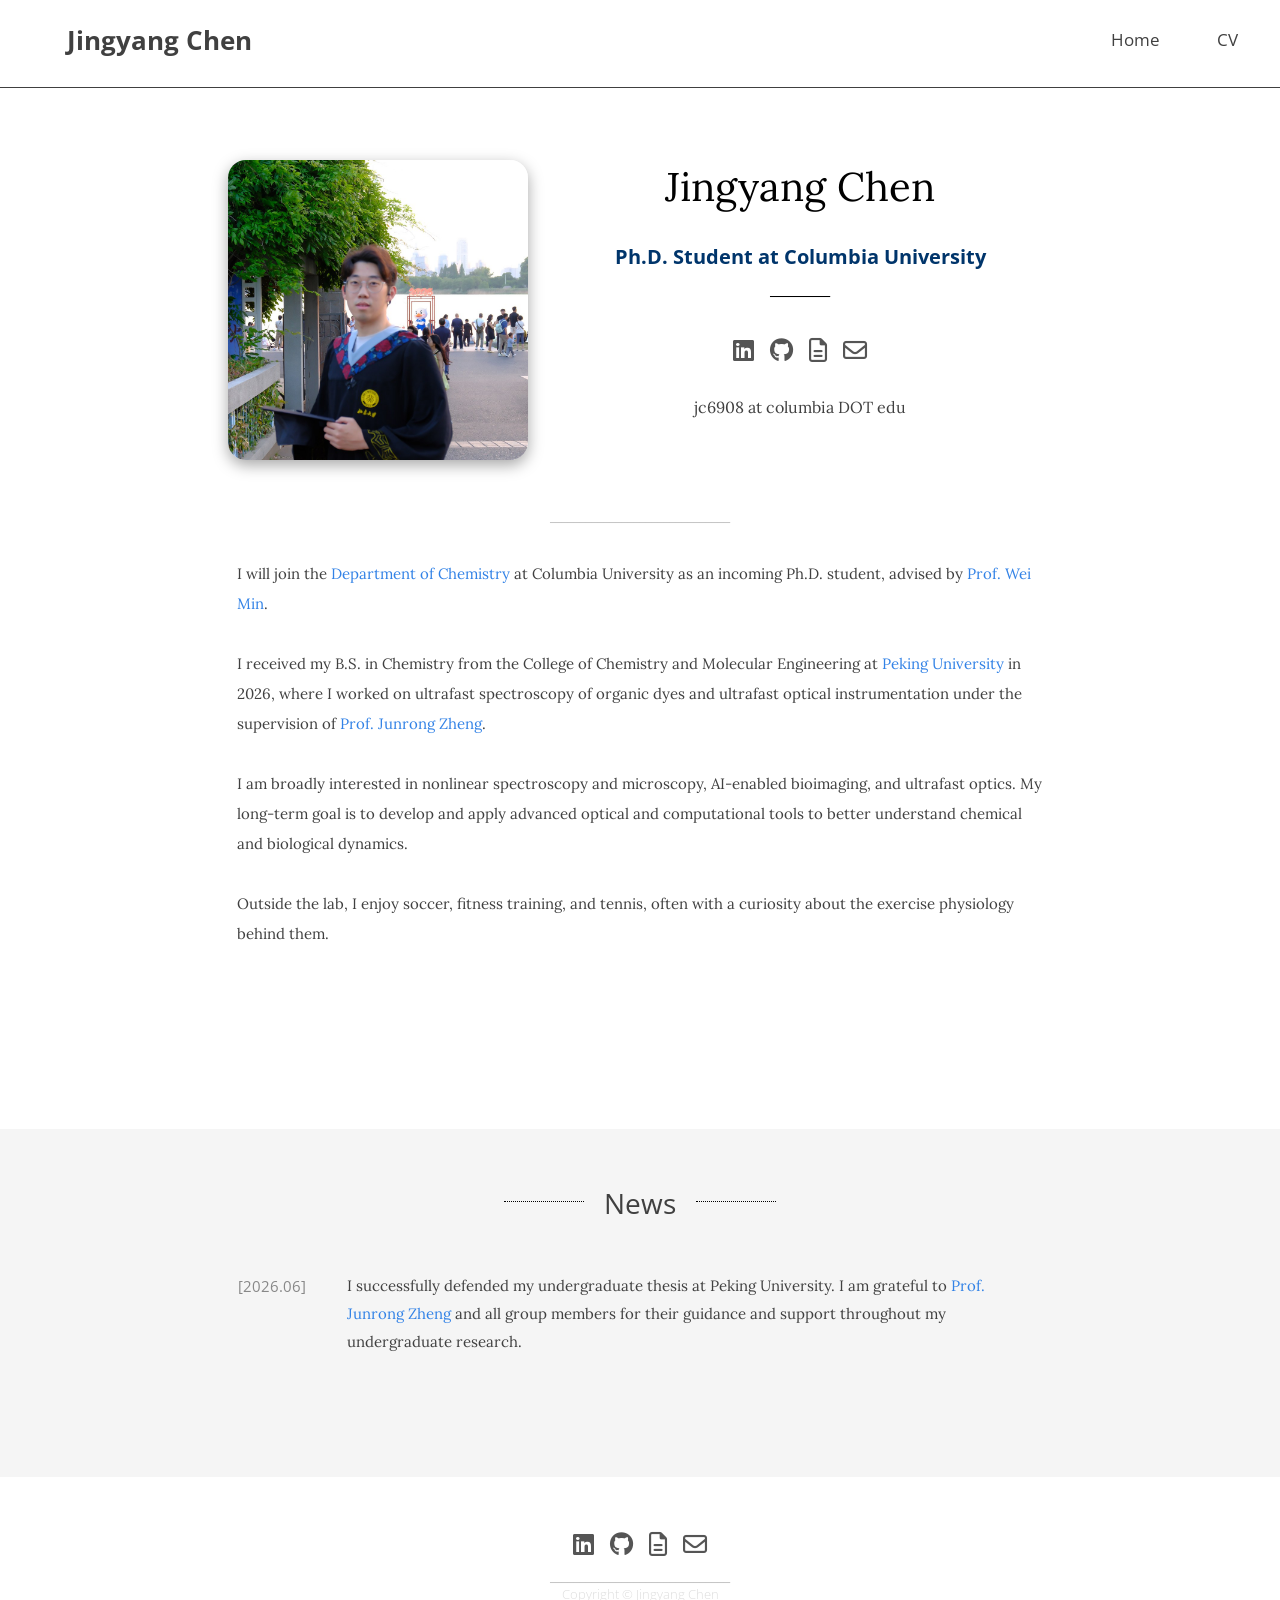
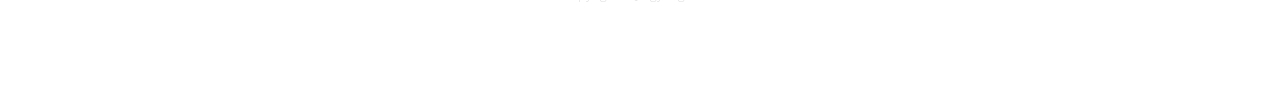
==== index.html @ d917a402 "Initial personal homepage" ====
<!DOCTYPE html>
<html>
<head>
  <!-- metadata -->
  <title>Jingyang Chen</title>
  <meta http-equiv="content-type" content="text/html; charset=utf-8" >
  <meta name="description" content="Jingyang Chen — Ph.D. Student at Columbia University">
  <meta name="viewport" content="width=device-width, initial-scale=1.0">
  <meta name="author" content="Jingyang Chen">

  <!-- Google Fonts -->
  <link rel="preconnect" href="https://fonts.googleapis.com">
  <link rel="preconnect" href="https://fonts.gstatic.com" crossorigin>
  <link href="https://fonts.googleapis.com/css2?family=Lora:ital,wght@0,300;0,400;0,700;1,300;1,400&family=Open+Sans:wght@300;400;600&display=swap" rel="stylesheet">

  <link rel="stylesheet" type="text/css" href="assets/css/main.css">
  <link rel="stylesheet" href="https://cdnjs.cloudflare.com/ajax/libs/font-awesome/6.5.0/css/all.min.css">
</head>

<body>

  <article>
    <header>
      <div class="navMenu" id="mynavMenu">
        <a href="index.html" class="fixleft" title="home" style="font-size:26px;"><b>Jingyang Chen</b></a>
        <a href="Jingyang_Chen_CV.pdf">CV</a>
        <a href="index.html">Home</a>
        <a href="javascript:void(0);" class="icon" onclick="barsIcon()" title="menu">
          <i class="fa-solid fa-bars"></i>
        </a>
      </div>
    </header>

    <div class="section-title text-center">
      <div class="column-center">
        <div class="header-column1 text-center">
          <div class="image_carousel">
            <img id="profile-pic" src="" alt="Jingyang Chen" width="300" height="300" class="rounded-corners" style="object-fit: cover; object-position: center;">
            <script>
              (function(){
                var p = ['images/profile/jingyang_profile_01.jpg'];
                document.getElementById('profile-pic').src = p[Math.floor(Math.random() * p.length)];
              })();
            </script>
          </div>
        </div>
        <div class="header-column2">
          <br>
          <div class="header-name text-center">Jingyang Chen</div>
        </div>
      </div>
      <div class="row">
        <div class="column-center">
          <div class="header-column2">
            <div class="header-bio text-center">
              <br>
              <h5 style="color:#00356b"><b>Ph.D. Student at Columbia University</b></h5>
              <h1 class="tags"> __________ </h1>
              <br>
            </div>
            <div class="social-links" id="social-center">
              <a href="https://www.linkedin.com/in/jingyang-chen-965132405/" class="fa-icon-link" title="LinkedIn"><i class="fa-brands fa-linkedin"></i></a>
              <a href="https://github.com/jingyang2021" class="fa-icon-link" title="GitHub"><i class="fa-brands fa-github"></i></a>
              <a href="Jingyang_Chen_CV.pdf" class="fa-icon-link" title="Curriculum Vitae"><i class="fa-regular fa-file-lines"></i></a>
              <a href="mailto:jc6908@columbia.edu" class="fa-icon-link" title="Email"><i class="fa-regular fa-envelope"></i></a>
            </div>
            <br><br>
            <p>jc6908 at columbia DOT edu</p>
          </div>
        </div>
      </div>

      <div class="hline text-center" id="overview">
        <h3 class="faded"> <font color=#c6c6c6>______________________________</font> </h3>
      </div>

      <div class="header-intro">
        <div class="slide-module"><div class="block-text">
          <br>
          <p>I will join the <a href="https://www.chem.columbia.edu/">Department of Chemistry</a> at Columbia University as an incoming Ph.D. student, advised by <a href="https://www.chem.columbia.edu/content/wei-min">Prof. Wei Min</a>.</p>
          <br>
          <p>I received my B.S. in Chemistry from the College of Chemistry and Molecular Engineering at <a href="https://english.pku.edu.cn/">Peking University</a> in 2026, where I worked on ultrafast spectroscopy of organic dyes and ultrafast optical instrumentation under the supervision of <a href="https://www.chem.pku.edu.cn/zhenggroup/">Prof. Junrong Zheng</a>.</p>
          <br>
          <p>I am broadly interested in nonlinear spectroscopy and microscopy, AI-enabled bioimaging, and ultrafast optics. My long-term goal is to develop and apply advanced optical and computational tools to better understand chemical and biological dynamics.</p>
          <br>
          <p>Outside the lab, I enjoy soccer, fitness training, and tennis, often with a curiosity about the exercise physiology behind them.</p>
          <br>
        </div></div>
      </div>
    </div>

    <div class="section-two">
      <div class="slide-module text-center"><div class="secTitle">News</div></div>
      <div class="header-intro"><div class="slide-module"><div class="block-text">
        <br>
        <table style="width:100%; border-collapse:collapse; font-size:15px; line-height:28px;">
          <tr>
            <td style="white-space:nowrap; padding-right:40px; color:#888; font-family:'Open Sans',sans-serif; vertical-align:top;">[2026.06]</td>
            <td>I successfully defended my undergraduate thesis at Peking University. I am grateful to <a href="https://www.chem.pku.edu.cn/zhenggroup/">Prof. Junrong Zheng</a> and all group members for their guidance and support throughout my undergraduate research.</td>
          </tr>
        </table>
        <br>
      </div></div></div>
    </div>

    <div class="section-footer">
      <div class="social-links" id="social-center">
        <a href="https://www.linkedin.com/in/jingyang-chen-965132405/" class="fa-icon-link" title="LinkedIn"><i class="fa-brands fa-linkedin"></i></a>
        <a href="https://github.com/jingyang2021" class="fa-icon-link" title="GitHub"><i class="fa-brands fa-github"></i></a>
        <a href="Jingyang_Chen_CV.pdf" class="fa-icon-link" title="Curriculum Vitae"><i class="fa-regular fa-file-lines"></i></a>
        <a href="mailto:jc6908@columbia.edu" class="fa-icon-link" title="Email"><i class="fa-regular fa-envelope"></i></a>
      </div>
      <div class="hline text-center">
        <h4 class="faded"> <font color=#c6c6c6>______________________________</font> </h4>
      </div>
      <div class="copyright_text text-center">
        Copyright &copy; Jingyang Chen
      </div>
    </div>

    <a class="gotop" href="#" id="myGotop"></a>

  </article>

  <script type="text/javascript" src="assets/js/jquery.js"></script>
  <script type="text/javascript">
  (function($) {
      $(document).ready(function(){
          $('#mynavMenu').fadeIn(0);
          $(window).scroll(function(){
              if ($(this).scrollTop() > 0) {
                  $('#mynavMenu').fadeOut(300);
              } else {
                  $('#mynavMenu').fadeIn(300);
              }
          });
          $('#myGotop').fadeOut(100);
          $(window).scroll(function(){
              if ($(this).scrollTop() > 100) {
                  $('#myGotop').fadeIn(300);
              } else {
                  $('#myGotop').fadeOut(300);
              }
          });
      });
      $.fn.viewed = function(partial) {
        var upper = $(this).offset().top,
            lower = upper + $(this).height(),
            viewUpper = partial === true ? lower : upper,
            viewLower = partial === true ? upper : lower;
        return ((viewLower <= $(window).scrollTop() + $(window).height()) && (viewUpper >= $(window).scrollTop()));
      };
  })(jQuery);
  </script>
  <script>
  function barsIcon() {
    var nav = document.getElementById("mynavMenu");
    if (nav.className === "navMenu") {
      nav.className += " responsive";
    } else {
      nav.className = "navMenu";
    }
  }
  </script>
  <script type="text/javascript">
  $(".slide-module").each(function(i, s) {
    if ($(s).viewed(true)) {
      $(s).addClass("viewed");
    }
  });
  $(window).scroll(function(event) {
    $(".slide-module").each(function(i, s) {
      if ($(s).viewed(true)) {
        $(s).addClass("slide");
      }
    });
  });
  </script>

</body>
</html>
---- assets/css/main.css ----
html {
    height: 100%;
    scroll-behavior: smooth;
  }
  
  * {
      -moz-box-sizing: border-box;
  }
  
  body {
    /*background-color: #ededed;*/
    height: 100%;
    color: #404040;
    margin: 0;
    /*font-family:"Helvetica Neue",Helvetica,Arial,sans-serif;*/
    font-family: "Lora",Georgia,serif;
    font-size:16px;
    line-height:1em;
  }
  
  
  #menu {
  /*  position:fixed;
    top: 50px;
    bottom: 50px;
    width:100%;
    height:75px;
    font-family: "Lora",Georgia,serif;
    font-size:40px;
    line-height:42px;
    color:#000;
    margin-left: 45px;
    margin-right: 45px;
    z-index:9999;
    display: none;*/
      position:fixed;
      top:0px;
      width:100%;
      /*height:75px;*/
      /*background-color:#2f3036; #DDDDDD;*/
      color: #FFFFFF;
      z-index:9999;
      display: none;
  }
  
  #menu ul {
      list-style-type:none;
      margin:0;
      padding:0;
      position: absolute;
  }
  
  /*Create a horizontal list with spacing*/
  #menu li {
      display:inline-block;
      float: left;
      margin-right: 1px;
  }
  
  
  
  h1,.h1{font-family:"Open Sans","Helvetica Neue",Helvetica,Arial,sans-serif;font-weight:normal;line-height:1.1;color:#000}
  
  h2 {font-family: "leitura-news",Georgia,serif}
  h2 {font-size:45px;font-weight:700;line-height:48px}
  
  h3,h4,h5,h6,.h3,.h4,.h5,.h6{font-family:"Open Sans","Helvetica Neue",Helvetica,Arial,sans-serif;font-weight:normal;color:#333;margin:0;}h1 small,h2 small,h3 small,h4 small,h5 small,h6 small,.h1 small,.h2 small,.h3 small,.h4 small,.h5 small,.h6 small{font-weight:normal;line-height:1}
  h1,.h1{font-size:45px;font-weight:700;line-height:48px}
  /*h2,.h2{font-size:36px;line-height:42px}*/
  h3,.h3{font-size:28px;line-height:36px}
  h4,.h4{font-size:24px;line-height:25px}
  h5,.h5{font-size:20px;line-height:24px}
  h6,.h6{font-size:16px;line-height:16px}
  
  p {
    font-family: "Lora",Georgia,serif;
    font-weight: 300;
    margin:0;
    /*line-height:1em;*/
  }
  
  a{
    color:#3282e6;
    /*color:#404040;*/
    text-decoration: none;
  }
  a:hover {
    text-decoration: none;
    color:#00356b;
  }
  a:focus{
    color:#165db5;
    text-decoration:underline;
  }
  
  strong {
    font-weight: bold;
  }
  em {
    font-style: italic;
  }
  sup {
    line-height: 0;
  }
  
  mark {
    /*font-family:"Open Sans","Helvetica Neue",Helvetica,Arial,sans-serif;*/
    color:#3282e6
    /*text-transform: uppercase;*/
  }
  
  span {
      display: inline-block;
      position: relative;
      padding: 0 20px;
  }
  span:before, span:after {
      content: '';
      display: block;
      width: 80px;
      position: absolute;
      top: 0.58em;
      border-top: 1px dotted black;
  }
  span:before {
      right: 100%;
  }
  span:after {
      left: 100%;
  }
  
  .block-text {
    color: #404040;
    font-family: "Lora",Georgia,serif;
    font-size: 15px;
    line-height:30px;
    /*padding: 12px 12px;*/
    position: relative;
    width: 70%;
    margin-left: 15%;
    margin-right: 15%;
    /*text-align: center;*/
  }
  
  .boxed {
  
  }
  
  .boxed a {
    border-radius: 50px;
    border: 1px solid #000000;
    padding: 15px; 
    color:#000000;
  }
  
  .boxed a:hover {
    text-decoration: none;
    color:#ffffff;
    background-color:#00356b;
  }
  
  .navMenu {
    overflow: hidden;
    background-color: rgba(255,255,255,0.5);
    position:fixed;
    width:100%;
    /*height:75px;*/
    /*background-color:#2f3036; #DDDDDD;*/
    color: #404040;
    z-index:9999;
    /*opacity: 0.5;*/
    font-family:"Open Sans","Helvetica Neue",Helvetica,Arial,sans-serif;
    border-style: hidden hidden solid hidden;
    border-width: thin;
  }
  
  .navMenu a {
    margin-right: 2%;
    margin-top: 18px;
    margin-bottom: 25px;
    float: right;
    display: block;
    color: #404040;
    text-align: center;
    padding: 14px 16px;
    text-decoration: none;
    font-size: 17px;
  }
  
  .navMenu a:hover {
    /*background-color: #ddd;*/
    /*color: black;*/
    text-decoration: none;
    color:#00356b;
  }
  
  .navMenu a.fixleft {
    margin-left: 4%;
    margin-top: 18px;
    margin-bottom: 15px;
    float: left;
    /*background-color: rgba(255,255,255,0.5);*/
    /*color: #404040;*/
    font-size: 40px;
  }
  
  .navMenu .icon {
    display: none;
  }
  
  @media screen and (max-width: 1000px) {
    .navMenu a:not(:first-child) {display: none;}
    .navMenu a.icon {
      float: right;
      display: block;
    }
  }
  
  @media screen and (max-width: 1000px) {
    .navMenu.responsive {position: relative;}
    .navMenu.responsive .icon {
      position: absolute;
      right: 0;
      top: 0;
    }
    .navMenu.responsive a {
      float: none;
      display: block;
      text-align: left;
      margin-left: 45px;
    }
  }
  
  .secTitle {
      font-family:"Open Sans","Helvetica Neue",Helvetica,Arial,sans-serif;font-weight:normal;line-height:1.1;
      font-size:28px;
      line-height:36px;
      display: inline-block;
      position: relative;
      padding: 0px 20px 20px 20px;
  }
  .secTitle:before, .secTitle:after {
      content: '';
      display: block;
      width: 80px;
      position: absolute;
      top: 0.58em;
      border-top: 1px dotted black;
  }
  .secTitle:before {
      right: 100%;
  }
  .secTitle:after {
      left: 100%;
  }
  
  .secTitle a {
    text-decoration: none;
    color: #404040;
  }
  
  .secTitle a:hover {
    /*background-color: #ddd;*/
    /*color: black;*/
    text-decoration: none;
    color:#00356b;
  }
  
  .slide-module {
    position: relative;
  }
  
  .slide {
    transform: translateY(150px);
    animation: slide 0.6s ease forwards;
  }
  .slide:nth-child(odd) {
    animation-duration: 0.4s;
  }
  .viewed {
    transform: translateY(0);
    animation: none;
  }
  
  @keyframes slide {
    to { transform: translateY(0); }
  }
  
  
  .carousel-container {
    max-width: 80%;
    position: relative;
    margin-left: 10%;
    margin-right: 10%;
  }
  
  /* Hide the contents by default */
  .mySlides {
    display: none;
  }
  
  /* Next & previous buttons */
  .prev, .next {
    cursor: pointer;
    position: absolute;
    top: 50%;
    width: auto;
    margin-top: -22px;
    padding: 16px;
    color: #404040;
    font-weight: bold;
    font-size: 18px;
    transition: 0.6s ease;
    border-radius: 0 3px 3px 0;
    user-select: none;
  }
  
  /* Position the "next button" to the right */
  .next {
    right: 0;
    border-radius: 3px 0 0 3px;
  }
  
  /* On hover, add a black background color with a little bit see-through */
  .prev:hover, .next:hover {
    /*background-color: rgba(0,0,0,0.8);*/
  }
  
  .carousel-title {
    color: #404040;
    font-family: "Lora",Georgia,serif;
    font-size: 26px;
    padding: 12px 12px;
    /*position: absolute;*/
    position: relative;
    /*top: 8px;*/
    width: 80%;
    margin-left: 10%;
    margin-right: 10%;
    text-align: left;
  }
  
  .carousel-subtitle {
    color: #cccccc;
    font-family: "Open Sans","Helvetica Neue",Helvetica,Arial,sans-serif;
    font-size: 16px;
    font-weight: 700;
    padding: 0px 0px 0px 12px;
    /*position: absolute;*/
    position: relative;
    /*top: 8px;*/
    width: 80%;
    margin-left: 10%;
    margin-right: 10%;
    text-align: left;
  }
  
  .carousel-text {
    color: #404040;
    font-family: "Lora",Georgia,serif;
    font-size: 15px;
    padding: 12px 12px;
    /*position: absolute;*/
    position: relative;
    /*bottom: 8px;*/
    width: 80%;
    margin-left: 10%;
    margin-right: 10%;
    text-align: left;
  }
  
  /* The dots/bullets/indicators */
  .dot {
    cursor: pointer;
    height: 10px;
    width: 10px;
    margin: 2px 2px;
    background-color: #bbb;
    border-radius: 50%;
    display: inline-block;
    transition: background-color 0.6s ease;
  }
  
  .active, .dot:hover {
    background-color: #00356b;
  }
  
  /* Fading animation */
  .fade {
    -webkit-animation-name: fade;
    -webkit-animation-duration: 1.5s;
    animation-name: fade;
    animation-duration: 1.5s;
  }
  
  @-webkit-keyframes fade {
    from {opacity: .4} 
    to {opacity: 1}
  }
  
  @keyframes fade {
    from {opacity: .4} 
    to {opacity: 1}
  }
  
  .hidden { display: none;}
  .showmore { margin: 0 5px;}
  
  .publist {
    width: 80%;
    margin-left: 10%;
    margin-right: 10%;
    text-align:left
    color: #404040;
    font-family: "Lora",Georgia,serif;
    font-size: 15px;
    line-height:20px
    padding: 12px 12px;
    position: relative;
  }
  .publist a {
    /*color:#3282e6;*/
    color:#3282e6;
    text-decoration: none;
  }
  .publist a:hover {
    text-decoration: underline;
    /*color:#00356b;*/
  }
  
  .pub-info-block
  {
    font-family: "Lora",Georgia,serif;
    /*font-family: Georgia,serif;*/
    font-size:15px;
    line-height:45px;
    color:#4e4e4e;
    /*width: 600px;*/
    margin-top: -15px;
    margin-left: 0px;
    margin-right: 35px;
    margin-bottom: 5px;
  }
  
  .label
  {
    border: 1px solid #3282e6;
    color: #3282e6;
    font-size: 11px;
    margin-right: 3px;
    padding: 0 3px;
    position: relative;
    top: -1px;
    text-transform: uppercase;
  }
  
  .text-center{text-align:center}
  
  
  .column {
    float: left;
    width: 50%;
  }
  
  @media screen and (max-width: 1000px) {
    .column {
      width: 100%;
    }
  }
  
  .column1of2 {
    float: left;
    width: 50%;
  }
  
  @media screen and (max-width: 1000px) {
    .column1of2 {
      width: 100%;
    }
  }
  
  
  .column1of4 {
    float: left;
    width: 25%;
  }
  
  @media screen and (max-width: 1000px) {
    .column1of4 {
      width: 60%;
      margin-left: 20%;
      margin-right: 20%;
    }
  }
  
  
  
  
  /* Clear floats after the columns */
  .row:after {
      content: "";
      display: table;
      clear: both;
  }
  
  .container
  {
  
  }
  
  .bottomright {
      position: absolute;
      bottom: 8px;
      right: 16px;
      font-size: 18px;
      text-align:left
  }
  
  @media screen and (max-width: 1000px) {
    .bottomright {
      position: relative;
      font-size: 18px;
      text-align:center
    }
  }
  
  .wide-container
  {
      width: 800px;
      margin-left: auto;
      margin-right: auto;
  }
  
  .hline
  {
    padding-top: 5px;
    padding-bottom: 5px;
    font-family:"Open Sans","Helvetica Neue",Helvetica,Arial,sans-serif;
    font-size:18px;
    line-height:22px;
    color:#ededed
  }
  
  .section-header 
  {
    padding-top: 50px;
    padding-bottom: 90px;
    font-family: "Lora",Georgia,serif;
    font-size:40px;
    line-height:42px;
    background-color:#2f2f2f;
    /*color:#4e4e4e;*/
    color:#000;
    /*width: 600px;*/
    /*margin-left: 45px;*/
    /*margin-right: 45px;*/
    /*text-indent: 25px;*/
  }
  
  .section-header-transparent 
  {
    padding-top: 50px;
    padding-bottom: 90px;
    font-family: "Lora",Georgia,serif;
    font-size:40px;
    line-height:42px;
    /*background-color:#2f2f2f;*/
    /*color:#4e4e4e;*/
    color:#404040;
    /*width: 600px;*/
    /*margin-left: 45px;*/
    /*margin-right: 45px;*/
    /*text-indent: 25px;*/
    menu {
      color: #404040;
    }
  }
  
  #header-dark-text a {text-decoration: none; color: #404040;}
  #header-dark-text a:hover {text-decoration: none; color: #606060;}
  #header-light-text a {text-decoration: none; color: #ffffff;}
  #header-light-text a:hover {text-decoration: none; color: #dfdfdf;}
  
  .header-uppermost
  {
    padding-top: 100px;
    padding-bottom: 5px;
    font-family:"Open Sans","Helvetica Neue",Helvetica,Arial,sans-serif;
    font-size:18px;
    line-height:22px;
    color:#4e4e4e
  }
  
  .header-top
  {
    padding-top: 25px;
    padding-bottom: 5px;
    font-family:"Open Sans","Helvetica Neue",Helvetica,Arial,sans-serif;
    font-size:18px;
    line-height:22px;
    color:#4e4e4e
  }
  
  .header-title
  {
    padding-top: 25px;
    padding-bottom: 25px;
    font-family:"Open Sans","Helvetica Neue",Helvetica,Arial,sans-serif;
    /*font-size:48px;*/
    /*font-weight:700;*/
    line-height:80px;
    color:#000
    width: 300px;
    border: 5px solid black;
    margin-top: 15px;
    margin-left: 25px;
    margin-right: 25px;
  }
  
  .title
  {
    /*font-family:"Open Sans","Helvetica Neue",Helvetica,Arial,sans-serif;*/
    font-size:60px;
    font-weight:700;
    line-height:50px;
    /*color:#000*/
  }
  
  .faded
  {
    /*font-family:"Open Sans","Helvetica Neue",Helvetica,Arial,sans-serif;*/
    font-size:15px;
    font-weight:700;
    line-height:1.1;
    color:#000
    /*text-transform: uppercase;*/
  }
  
  .tags
  {
    /*font-family:"Open Sans","Helvetica Neue",Helvetica,Arial,sans-serif;*/
    font-size:15px;
    font-weight:700;
    line-height:1.1;
    /*color:#000*/
    text-transform: uppercase;
  }
  
  .header-name
  {
    padding-bottom: 15px;
    font-family: "Lora",Georgia,serif;
    font-size:40px;
    line-height:42px;
    /*color:#4e4e4e;*/
    color:#000;
    /*width: 600px;*/
    margin-left: 45px;
    margin-right: 45px;
    /*text-indent: 25px;*/
  }
  
  .header-bio
  {
    font-family: "Lora",Georgia,serif;
    font-size:15px;
    line-height:22px;
    color:#4e4e4e;
    /*width: 600px;*/
    margin-left: 45px;
    margin-right: 45px;
    /*text-indent: 25px;*/
  }
  
  .header-bio-no-margin
  {
    font-family: "Lora",Georgia,serif;
    font-size:15px;
    line-height:22px;
    color:#4e4e4e;
    /*width: 600px;*/
    /*margin-left: 45px;
    margin-right: 45px;*/
    /*text-indent: 25px;*/
  }
  .header-intro
  {
    font-family: "Lora",Georgia,serif;
    font-size:15px;
    line-height:30px;
    color:#4e4e4e;
    width: 90%;
    margin-left: 5%;
    margin-right: 5%;
    text-align: left;
    /*text-indent: 25px;*/
  }
  
  
  .column-center {
    /*float: left;*/
    position: relative;
    width: 66%;
    margin-left: 17%;
    margin-right: 17%;
  }
  
  @media screen and (max-width: 1000px) {
    .column-center {
      width: 100%;
      margin-left: 0;
      margin-right: 0;
    }
  }
  
  .header-column1 {
    padding-top: 10px;
    padding-bottom: 40px;
    float: left;
    width: 38%;
  }
  
  @media screen and (max-width: 1000px) {
    .header-column1 {
      width: 100%;
    }
  }
  
  .header-column2 {
    float: left;
    width: 62%;
  }
  
  @media screen and (max-width: 1000px) {
    .header-column2 {
      width: 100%;
    }
  }
  
  .header-column2-name {
    padding-bottom: 15px;
    font-family: "Lora",Georgia,serif;
    font-size:40px;
    line-height:22px;
    /*color:#4e4e4e;*/
    color:#000;
    /*width: 600px;*/
    margin-left: 45px;
    margin-right: 45px;
    /*text-indent: 25px;*/
  }
  
  .section-main 
  {
  
  }
  
  .section-title 
  {
    padding-top: 150px;
    padding-bottom: 150px;
    font-family: "Lora",Georgia,serif;
    /*font-size:40px;*/
    /*line-height:42px;*/
    /*background-color:#f5f5f5;*/
    background-color:#ffffff;
    /*color:#4e4e4e;*/
    /*color:#000;*/
    /*width: 600px;*/
    /*margin-left: 45px;*/
    /*margin-right: 45px;*/
    /*text-indent: 25px;*/
  }
  
  .section-one 
  {
    padding-top: 50px;
    padding-bottom: 90px;
    font-family: "Lora",Georgia,serif;
    font-size:40px;
    line-height:42px;
    /*background-color:#f5f5f5;*/
    background-color:#ffffff;
    /*color:#4e4e4e;*/
    /*color:#000;*/
    /*width: 600px;*/
    /*margin-left: 45px;*/
    /*margin-right: 45px;*/
    /*text-indent: 25px;*/
    border-style: solid hidden hidden hidden;
    border-width: thin;
  }
  
  .section-two 
  {
    padding-top: 50px;
    padding-bottom: 90px;
    font-family: "Lora",Georgia,serif;
    font-size:40px;
    line-height:42px;
    background-color:#f5f5f5;
    /*color:#4e4e4e;*/
    /*color:#000;*/
    /*width: 600px;*/
    /*margin-left: 45px;*/
    /*margin-right: 45px;*/
    /*text-indent: 25px;*/
  }
  
  .section-three 
  {
    padding-top: 50px;
    padding-bottom: 90px;
    font-family: "Lora",Georgia,serif;
    font-size:40px;
    line-height:42px;
    background-color:#ffffff;
    /*color:#4e4e4e;*/
    /*color:#000;*/
    /*width: 600px;*/
    /*margin-left: 45px;*/
    /*margin-right: 45px;*/
    /*text-indent: 25px;*/
  }
  
  .section-four 
  {
    padding-top: 50px;
    padding-bottom: 90px;
    font-family: "Lora",Georgia,serif;
    font-size:40px;
    line-height:42px;
    background-color:#f5f5f5;
    /*color:#4e4e4e;*/
    /*color:#000;*/
    /*width: 600px;*/
    /*margin-left: 45px;*/
    /*margin-right: 45px;*/
    /*text-indent: 25px;*/
  }
  
  
  .section-footer 
  {
    padding-top: 50px;
    padding-bottom: 90px;
    font-family: "Lora",Georgia,serif;
    /*font-size:40px;*/
    /*line-height:42px;*/
    /*background-color:#2f3036;*/
    /*color:#4e4e4e;*/
    color:#000;
    background-color:#ffffff;
    /*width: 600px;*/
    /*margin-left: 45px;*/
    /*margin-right: 45px;*/
    /*text-indent: 25px;*/
  }
  
  .page-link-light
  {
    padding-top: 42px;
    color: #fff;
    font-family: "Lora",Georgia,serif;
    line-height:32px;
    font-size:30px;
  }
  
  .page-link-dark
  {
    padding-top: 42px;
    color: #404040;
    font-family: "Lora",Georgia,serif;
    line-height:32px;
    font-size:30px;
    a {
      color: inherit;
      text-decoration: none;
    }
    a:hover{
      color: inherit;
      text-decoration: none;
    }
  }
  
  #page-link-dark-text a {text-decoration: none; color: #404040;}
  #page-link-dark-text a:hover {text-decoration: none; color: #606060;}
  #page-link-light-text a {text-decoration: none; color: #ffffff;}
  #page-link-light-text a:hover {text-decoration: none; color: #dfdfdf;}
  
  #social-center {
    margin: 0 auto;
  }

.fa-icon-link {
  display: inline-block;
  color: #888;
  font-size: 24px;
  text-decoration: none;
  transition: color 0.2s ease;
}
.fa-icon-link:hover {
  color: #00356b;
  text-decoration: none;
}
  
  .social-links
  {
    display: flex;
    justify-content: center;
    align-items: center;
    gap: 16px;
    height:35px;
    /*float: right;*/
    /*text-align: center;*/
    /*font-size: 2.5em;*/
    color: #555;
    /*overflow: hidden;*/
    a {
      color: inherit;
      text-decoration: none;
    }
  }

  .bars {
    font-family: 'Font Awesome 6 Free';
    font-weight: 900;
    font-size: 20px;
    color: #888;
  }
  .bars::before {
    content: '\f0c9';
  }
  .bars:hover {
    color: #333;
  }
  
  .gotop {
    display: none;
  }
  
  .video-container {
    position: relative;
    overflow: hidden;
    width: 100%;
    padding-top: 56.25%; /* 16:9 Aspect Ratio*/
  }
  
  .responsive-iframe {
    position: absolute;
    top: 0;
    left: 0;
    bottom: 0;
    right: 0;
    width: 100%;
    height: 100%;
  }
  
  
  #img-contact-block
  {
    background-color:#f5f5f5;
    /*width:80%px;*/
    height:400px;
    /*float:left;*/
  }
  
  .img-me
  {
    float:left;
    margin-left: 0px;
    width: 50%;
    height: 50%;
  }
  
  img.rounded-corners {
    border-radius: 6%;
  }
  
  .image_carousel img {
    /*margin-right: 14px;*/
    /*display: block;*/
    position: relative;
    /*float: center;*/
    box-shadow: rgba(0, 0, 0, 0.35) 0px 5px 15px;
    -webkit-box-shadow: rgba(0, 0, 0, 0.35) 0px 5px 15px;
    -moz-box-shadow: rgba(0, 0, 0, 0.35) 0px 5px 15px;
  }
  
  .image_carousel:hover img {
    /*margin-right: 14px;*/
    /*display: block;*/
    position: relative;
    float: center;
    box-shadow: rgba(0, 0, 0, 0.25) 0px 54px 55px, rgba(0, 0, 0, 0.12) 0px -12px 30px, rgba(0, 0, 0, 0.12) 0px 4px 6px, rgba(0, 0, 0, 0.17) 0px 12px 13px, rgba(0, 0, 0, 0.09) 0px -3px 5px;
    -webkit-box-shadow: rgba(0, 0, 0, 0.25) 0px 54px 55px, rgba(0, 0, 0, 0.12) 0px -12px 30px, rgba(0, 0, 0, 0.12) 0px 4px 6px, rgba(0, 0, 0, 0.17) 0px 12px 13px, rgba(0, 0, 0, 0.09) 0px -3px 5px;
    -moz-box-shadow: rgba(0, 0, 0, 0.25) 0px 54px 55px, rgba(0, 0, 0, 0.12) 0px -12px 30px, rgba(0, 0, 0, 0.12) 0px 4px 6px, rgba(0, 0, 0, 0.17) 0px 12px 13px, rgba(0, 0, 0, 0.09) 0px -3px 5px;
  }

  
  .subtitle_text
  {
    padding-top: 35px;
    padding-bottom: 10px;
    font-family: "Open Sans", sans-serif;
    font-weight: 700;
    font-size: 36pt;
    color: #000000;
  }
  
  .minor_text
  {
    font-family: "Open Sans", sans-serif;
    font-size: 16pt;
    font-weight: 300;
    line-height: 16pt;
  }
  
  .copyright_text
  {
    font-family: "Open Sans", sans-serif;
    font-size: 10pt;
    font-weight: 300;
    line-height: 10pt;
    color: #dddddd;
  }
  
  .emph
  {
    color: #c02020;
  }
  
  .emphblack
  {
    color: #000000;
    font-weight: 700;
  }
  
  .nastyblack
  {
    font-family: "Open Sans", sans-serif;
    font-weight: 300;x
    color: #000000;
  }
  
  .splash
  {
    line-height: 20pt;
  }
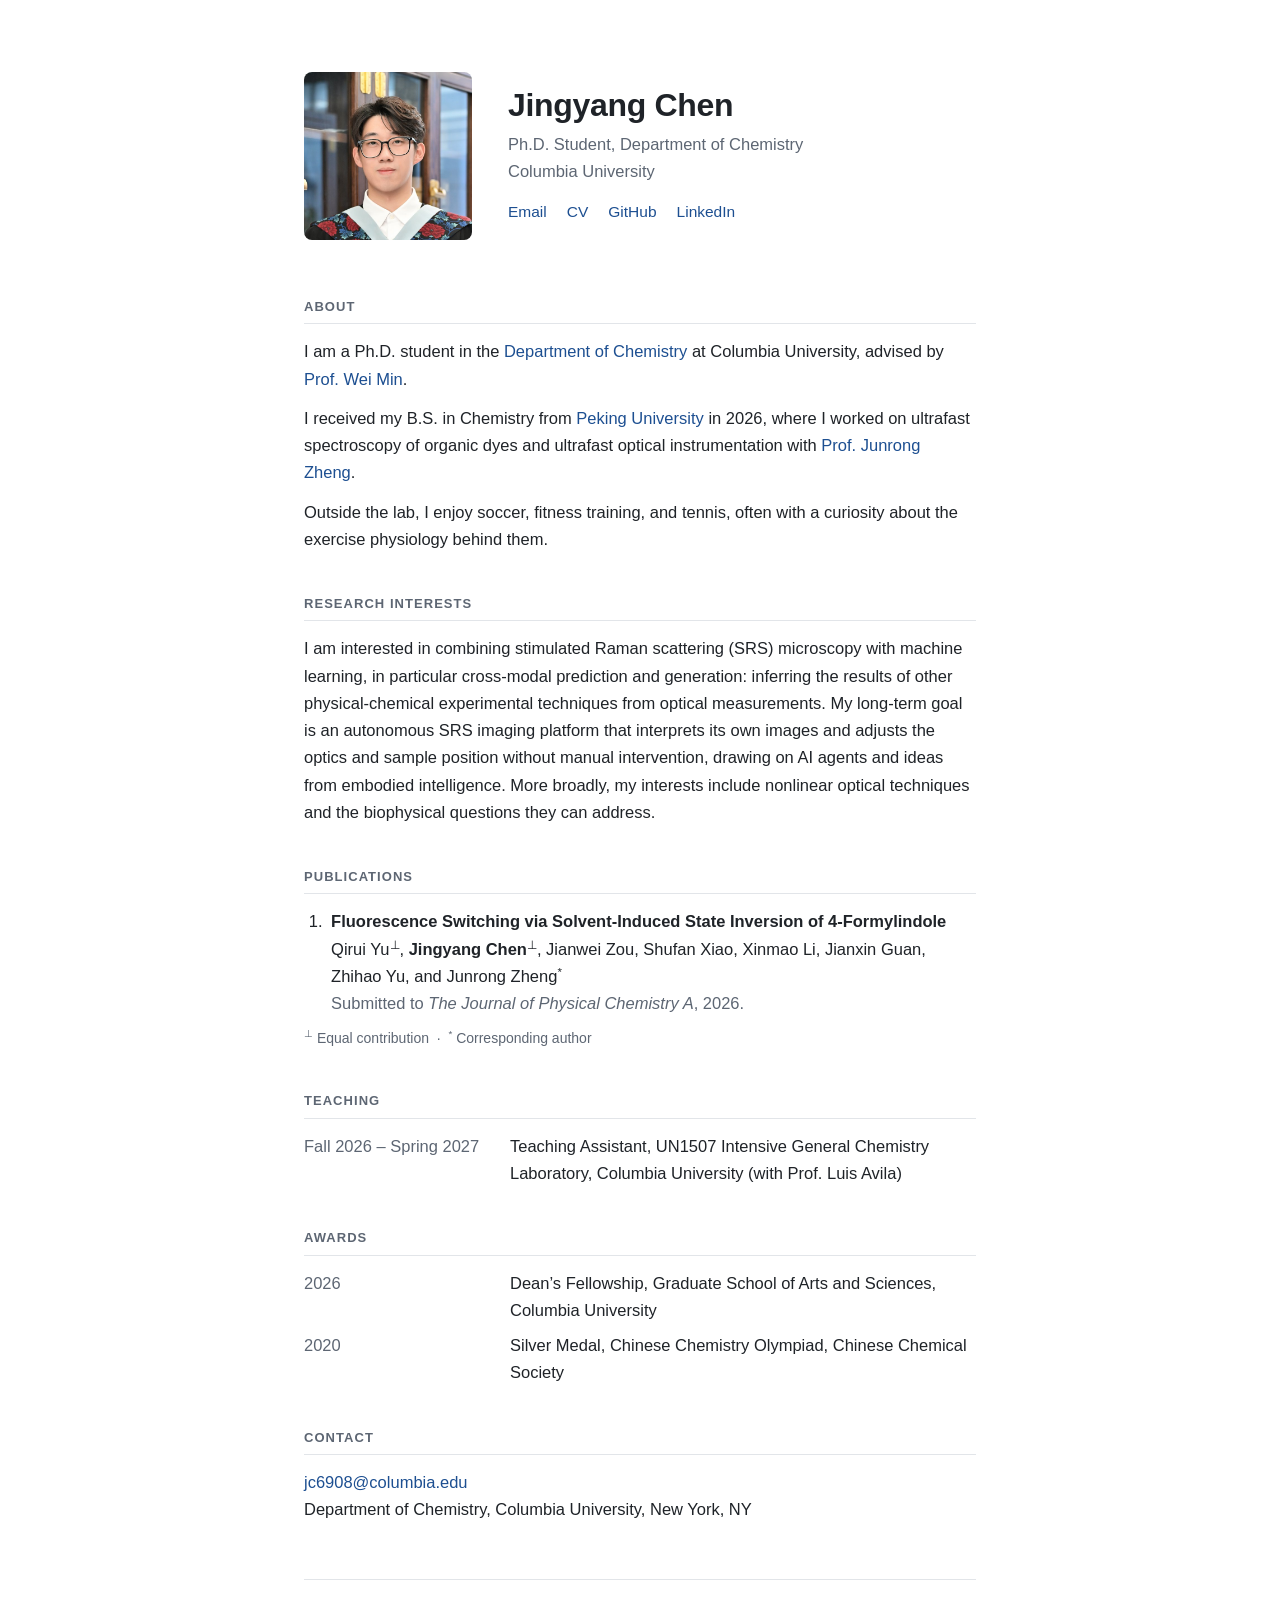
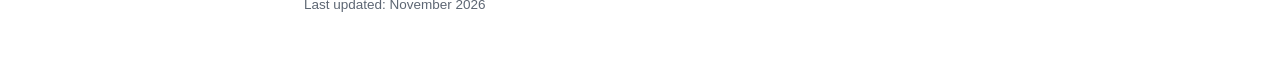
==== commit 017d8917: "Rebuild homepage from scratch Replace the old template (jQuery, main.css, projects placeholder) with" ====
--- a/index.html
+++ b/index.html
@@ -1,181 +1,93 @@
 <!DOCTYPE html>
-<html>
+<html lang="en">
 <head>
-  <!-- metadata -->
-  <title>Jingyang Chen</title>
-  <meta http-equiv="content-type" content="text/html; charset=utf-8" >
-  <meta name="description" content="Jingyang Chen — Ph.D. Student at Columbia University">
-  <meta name="viewport" content="width=device-width, initial-scale=1.0">
+  <meta charset="utf-8">
+  <meta name="viewport" content="width=device-width, initial-scale=1">
+  <title>Jingyang Chen – Ph.D. Student, Columbia Chemistry</title>
+  <meta name="description" content="Jingyang Chen is a Ph.D. student in the Department of Chemistry at Columbia University, working on stimulated Raman scattering microscopy and machine learning.">
   <meta name="author" content="Jingyang Chen">
+  <meta property="og:type" content="website">
+  <meta property="og:title" content="Jingyang Chen">
+  <meta property="og:description" content="Ph.D. Student, Department of Chemistry, Columbia University">
+  <meta property="og:image" content="https://jingyang2021.github.io/images/profile.jpg">
+  <link rel="icon" href="data:image/svg+xml,%3Csvg xmlns='http://www.w3.org/2000/svg' viewBox='0 0 64 64'%3E%3Crect width='64' height='64' rx='12' fill='%231d4f91'/%3E%3Ctext x='32' y='42' font-family='Helvetica,Arial,sans-serif' font-size='28' font-weight='600' fill='white' text-anchor='middle'%3EJC%3C/text%3E%3C/svg%3E">
+  <link rel="stylesheet" href="style.css">
+</head>
+<body>
+  <main>
 
-  <!-- Google Fonts -->
-  <link rel="preconnect" href="https://fonts.googleapis.com">
-  <link rel="preconnect" href="https://fonts.gstatic.com" crossorigin>
-  <link href="https://fonts.googleapis.com/css2?family=Lora:ital,wght@0,300;0,400;0,700;1,300;1,400&family=Open+Sans:wght@300;400;600&display=swap" rel="stylesheet">
-
-  <link rel="stylesheet" type="text/css" href="assets/css/main.css">
-  <link rel="stylesheet" href="https://cdnjs.cloudflare.com/ajax/libs/font-awesome/6.5.0/css/all.min.css">
-</head>
-
-<body>
-
-  <article>
-    <header>
-      <div class="navMenu" id="mynavMenu">
-        <a href="index.html" class="fixleft" title="home" style="font-size:26px;"><b>Jingyang Chen</b></a>
-        <a href="Jingyang_Chen_CV.pdf">CV</a>
-        <a href="index.html">Home</a>
-        <a href="javascript:void(0);" class="icon" onclick="barsIcon()" title="menu">
-          <i class="fa-solid fa-bars"></i>
-        </a>
+    <header class="intro">
+      <img src="images/profile.jpg" alt="Portrait of Jingyang Chen" width="168" height="168">
+      <div>
+        <h1>Jingyang Chen</h1>
+        <p class="role">Ph.D. Student, Department of Chemistry<br>Columbia University</p>
+        <nav class="links" aria-label="Contact and profiles">
+          <a href="mailto:jc6908@columbia.edu">Email</a>
+          <a href="Jingyang_Chen_CV.pdf">CV</a>
+          <a href="https://github.com/jingyang2021">GitHub</a>
+          <a href="https://www.linkedin.com/in/jingyang-chen-965132405/">LinkedIn</a>
+        </nav>
       </div>
     </header>
 
-    <div class="section-title text-center">
-      <div class="column-center">
-        <div class="header-column1 text-center">
-          <div class="image_carousel">
-            <img id="profile-pic" src="" alt="Jingyang Chen" width="300" height="300" class="rounded-corners" style="object-fit: cover; object-position: center;">
-            <script>
-              (function(){
-                var p = ['images/profile/jingyang_profile_01.jpg'];
-                document.getElementById('profile-pic').src = p[Math.floor(Math.random() * p.length)];
-              })();
-            </script>
-          </div>
-        </div>
-        <div class="header-column2">
-          <br>
-          <div class="header-name text-center">Jingyang Chen</div>
-        </div>
-      </div>
-      <div class="row">
-        <div class="column-center">
-          <div class="header-column2">
-            <div class="header-bio text-center">
-              <br>
-              <h5 style="color:#00356b"><b>Ph.D. Student at Columbia University</b></h5>
-              <h1 class="tags"> __________ </h1>
-              <br>
-            </div>
-            <div class="social-links" id="social-center">
-              <a href="https://www.linkedin.com/in/jingyang-chen-965132405/" class="fa-icon-link" title="LinkedIn"><i class="fa-brands fa-linkedin"></i></a>
-              <a href="https://github.com/jingyang2021" class="fa-icon-link" title="GitHub"><i class="fa-brands fa-github"></i></a>
-              <a href="Jingyang_Chen_CV.pdf" class="fa-icon-link" title="Curriculum Vitae"><i class="fa-regular fa-file-lines"></i></a>
-              <a href="mailto:jc6908@columbia.edu" class="fa-icon-link" title="Email"><i class="fa-regular fa-envelope"></i></a>
-            </div>
-            <br><br>
-            <p>jc6908 at columbia DOT edu</p>
-          </div>
-        </div>
-      </div>
+    <section id="about">
+      <h2>About</h2>
+      <p>I am a Ph.D. student in the <a href="https://www.chem.columbia.edu/">Department of Chemistry</a> at Columbia University, advised by <a href="https://www.chem.columbia.edu/content/wei-min">Prof. Wei Min</a>.</p>
+      <p>I received my B.S. in Chemistry from <a href="https://english.pku.edu.cn/">Peking University</a> in 2026, where I worked on ultrafast spectroscopy of organic dyes and ultrafast optical instrumentation with <a href="https://www.chem.pku.edu.cn/zhenggroup/">Prof. Junrong Zheng</a>.</p>
+      <p>Outside the lab, I enjoy soccer, fitness training, and tennis, often with a curiosity about the exercise physiology behind them.</p>
+    </section>
 
-      <div class="hline text-center" id="overview">
-        <h3 class="faded"> <font color=#c6c6c6>______________________________</font> </h3>
-      </div>
+    <section id="research">
+      <h2>Research Interests</h2>
+      <p>I am interested in combining stimulated Raman scattering (SRS) microscopy with machine learning, in particular cross-modal prediction and generation: inferring the results of other physical-chemical experimental techniques from optical measurements. My long-term goal is an autonomous SRS imaging platform that interprets its own images and adjusts the optics and sample position without manual intervention, drawing on AI agents and ideas from embodied intelligence. More broadly, my interests include nonlinear optical techniques and the biophysical questions they can address.</p>
+    </section>
 
-      <div class="header-intro">
-        <div class="slide-module"><div class="block-text">
-          <br>
-          <p>I will join the <a href="https://www.chem.columbia.edu/">Department of Chemistry</a> at Columbia University as an incoming Ph.D. student, advised by <a href="https://www.chem.columbia.edu/content/wei-min">Prof. Wei Min</a>.</p>
-          <br>
-          <p>I received my B.S. in Chemistry from the College of Chemistry and Molecular Engineering at <a href="https://english.pku.edu.cn/">Peking University</a> in 2026, where I worked on ultrafast spectroscopy of organic dyes and ultrafast optical instrumentation under the supervision of <a href="https://www.chem.pku.edu.cn/zhenggroup/">Prof. Junrong Zheng</a>.</p>
-          <br>
-          <p>I am broadly interested in nonlinear spectroscopy and microscopy, AI-enabled bioimaging, and ultrafast optics. My long-term goal is to develop and apply advanced optical and computational tools to better understand chemical and biological dynamics.</p>
-          <br>
-          <p>Outside the lab, I enjoy soccer, fitness training, and tennis, often with a curiosity about the exercise physiology behind them.</p>
-          <br>
-        </div></div>
-      </div>
-    </div>
+    <section id="publications">
+      <h2>Publications</h2>
+      <ol class="pubs">
+        <li>
+          <span class="pub-title">Fluorescence Switching via Solvent-Induced State Inversion of 4-Formylindole</span><br>
+          Qirui Yu<sup>⊥</sup>, <strong>Jingyang Chen</strong><sup>⊥</sup>, Jianwei Zou, Shufan Xiao, Xinmao Li, Jianxin Guan, Zhihao Yu, and Junrong Zheng<sup>*</sup><br>
+          <span class="venue">Submitted to <em>The Journal of Physical Chemistry A</em>, 2026.</span>
+        </li>
+      </ol>
+      <p class="note"><sup>⊥</sup> Equal contribution &nbsp;·&nbsp; <sup>*</sup> Corresponding author</p>
+    </section>
 
-    <div class="section-two">
-      <div class="slide-module text-center"><div class="secTitle">News</div></div>
-      <div class="header-intro"><div class="slide-module"><div class="block-text">
-        <br>
-        <table style="width:100%; border-collapse:collapse; font-size:15px; line-height:28px;">
-          <tr>
-            <td style="white-space:nowrap; padding-right:40px; color:#888; font-family:'Open Sans',sans-serif; vertical-align:top;">[2026.06]</td>
-            <td>I successfully defended my undergraduate thesis at Peking University. I am grateful to <a href="https://www.chem.pku.edu.cn/zhenggroup/">Prof. Junrong Zheng</a> and all group members for their guidance and support throughout my undergraduate research.</td>
-          </tr>
-        </table>
-        <br>
-      </div></div></div>
-    </div>
+    <section id="teaching">
+      <h2>Teaching</h2>
+      <ul class="entries">
+        <li>
+          <span class="when">Fall 2026 – Spring 2027</span>
+          <span class="what">Teaching Assistant, UN1507 Intensive General Chemistry Laboratory, Columbia University (with Prof. Luis Avila)</span>
+        </li>
+      </ul>
+    </section>
 
-    <div class="section-footer">
-      <div class="social-links" id="social-center">
-        <a href="https://www.linkedin.com/in/jingyang-chen-965132405/" class="fa-icon-link" title="LinkedIn"><i class="fa-brands fa-linkedin"></i></a>
-        <a href="https://github.com/jingyang2021" class="fa-icon-link" title="GitHub"><i class="fa-brands fa-github"></i></a>
-        <a href="Jingyang_Chen_CV.pdf" class="fa-icon-link" title="Curriculum Vitae"><i class="fa-regular fa-file-lines"></i></a>
-        <a href="mailto:jc6908@columbia.edu" class="fa-icon-link" title="Email"><i class="fa-regular fa-envelope"></i></a>
-      </div>
-      <div class="hline text-center">
-        <h4 class="faded"> <font color=#c6c6c6>______________________________</font> </h4>
-      </div>
-      <div class="copyright_text text-center">
-        Copyright &copy; Jingyang Chen
-      </div>
-    </div>
+    <section id="awards">
+      <h2>Awards</h2>
+      <ul class="entries">
+        <li>
+          <span class="when">2026</span>
+          <span class="what">Dean’s Fellowship, Graduate School of Arts and Sciences, Columbia University</span>
+        </li>
+        <li>
+          <span class="when">2020</span>
+          <span class="what">Silver Medal, Chinese Chemistry Olympiad, Chinese Chemical Society</span>
+        </li>
+      </ul>
+    </section>
 
-    <a class="gotop" href="#" id="myGotop"></a>
+    <section id="contact">
+      <h2>Contact</h2>
+      <p><a href="mailto:jc6908@columbia.edu">jc6908@columbia.edu</a><br>
+      Department of Chemistry, Columbia University, New York, NY</p>
+    </section>
 
-  </article>
+    <footer>
+      Last updated: November 2026
+    </footer>
 
-  <script type="text/javascript" src="assets/js/jquery.js"></script>
-  <script type="text/javascript">
-  (function($) {
-      $(document).ready(function(){
-          $('#mynavMenu').fadeIn(0);
-          $(window).scroll(function(){
-              if ($(this).scrollTop() > 0) {
-                  $('#mynavMenu').fadeOut(300);
-              } else {
-                  $('#mynavMenu').fadeIn(300);
-              }
-          });
-          $('#myGotop').fadeOut(100);
-          $(window).scroll(function(){
-              if ($(this).scrollTop() > 100) {
-                  $('#myGotop').fadeIn(300);
-              } else {
-                  $('#myGotop').fadeOut(300);
-              }
-          });
-      });
-      $.fn.viewed = function(partial) {
-        var upper = $(this).offset().top,
-            lower = upper + $(this).height(),
-            viewUpper = partial === true ? lower : upper,
-            viewLower = partial === true ? upper : lower;
-        return ((viewLower <= $(window).scrollTop() + $(window).height()) && (viewUpper >= $(window).scrollTop()));
-      };
-  })(jQuery);
-  </script>
-  <script>
-  function barsIcon() {
-    var nav = document.getElementById("mynavMenu");
-    if (nav.className === "navMenu") {
-      nav.className += " responsive";
-    } else {
-      nav.className = "navMenu";
-    }
-  }
-  </script>
-  <script type="text/javascript">
-  $(".slide-module").each(function(i, s) {
-    if ($(s).viewed(true)) {
-      $(s).addClass("viewed");
-    }
-  });
-  $(window).scroll(function(event) {
-    $(".slide-module").each(function(i, s) {
-      if ($(s).viewed(true)) {
-        $(s).addClass("slide");
-      }
-    });
-  });
-  </script>
-
+  </main>
 </body>
 </html>
--- a/style.css
+++ b/style.css
@@ -0,0 +1,139 @@
+/* Personal homepage of Jingyang Chen. Plain CSS, no dependencies. */
+
+:root {
+  --text: #1f2328;
+  --muted: #5d6673;
+  --rule: #e2e5e9;
+  --accent: #1d4f91;
+  --measure: 720px;
+}
+
+* { box-sizing: border-box; }
+
+html { -webkit-text-size-adjust: 100%; }
+
+body {
+  margin: 0;
+  color: var(--text);
+  background: #fff;
+  font-family: -apple-system, BlinkMacSystemFont, "Segoe UI", "Helvetica Neue", Helvetica, Arial, sans-serif;
+  font-size: 16.5px;
+  line-height: 1.65;
+}
+
+main {
+  max-width: var(--measure);
+  margin: 0 auto;
+  padding: 72px 24px 48px;
+}
+
+a {
+  color: var(--accent);
+  text-decoration: none;
+  border-bottom: 1px solid transparent;
+}
+a:hover, a:focus-visible { border-bottom-color: currentColor; }
+
+/* Header */
+.intro {
+  display: flex;
+  align-items: center;
+  gap: 36px;
+  margin-bottom: 56px;
+}
+.intro img {
+  flex: none;
+  width: 168px;
+  height: 168px;
+  border-radius: 8px;
+  object-fit: cover;
+}
+h1 {
+  margin: 0 0 6px;
+  font-size: 32px;
+  font-weight: 600;
+  letter-spacing: -0.01em;
+  line-height: 1.2;
+}
+.role {
+  margin: 0 0 14px;
+  color: var(--muted);
+}
+.links {
+  display: flex;
+  flex-wrap: wrap;
+  gap: 4px 20px;
+  font-size: 15.5px;
+}
+
+/* Sections */
+section { margin-bottom: 40px; }
+h2 {
+  margin: 0 0 14px;
+  padding-bottom: 6px;
+  border-bottom: 1px solid var(--rule);
+  font-size: 13px;
+  font-weight: 600;
+  letter-spacing: 0.08em;
+  text-transform: uppercase;
+  color: var(--muted);
+}
+p { margin: 0 0 12px; }
+
+/* Publications */
+.pubs {
+  margin: 0;
+  padding-left: 1.4em;
+}
+.pubs li { padding-left: 4px; }
+.pub-title { font-weight: 600; }
+.venue { color: var(--muted); }
+.note {
+  margin-top: 10px;
+  font-size: 14px;
+  color: var(--muted);
+}
+sup { font-size: 0.7em; line-height: 0; }
+
+/* Dated entries (teaching, awards) */
+.entries {
+  list-style: none;
+  margin: 0;
+  padding: 0;
+}
+.entries li {
+  display: grid;
+  grid-template-columns: 190px 1fr;
+  gap: 16px;
+  margin-bottom: 8px;
+}
+.when {
+  color: var(--muted);
+  font-variant-numeric: tabular-nums;
+}
+
+footer {
+  margin-top: 56px;
+  padding-top: 14px;
+  border-top: 1px solid var(--rule);
+  font-size: 13.5px;
+  color: var(--muted);
+}
+
+/* Small screens */
+@media (max-width: 600px) {
+  main { padding-top: 40px; }
+  .intro {
+    flex-direction: column;
+    align-items: flex-start;
+    gap: 20px;
+    margin-bottom: 40px;
+  }
+  .intro img { width: 128px; height: 128px; }
+  h1 { font-size: 28px; }
+  .entries li {
+    grid-template-columns: 1fr;
+    gap: 0;
+    margin-bottom: 12px;
+  }
+}
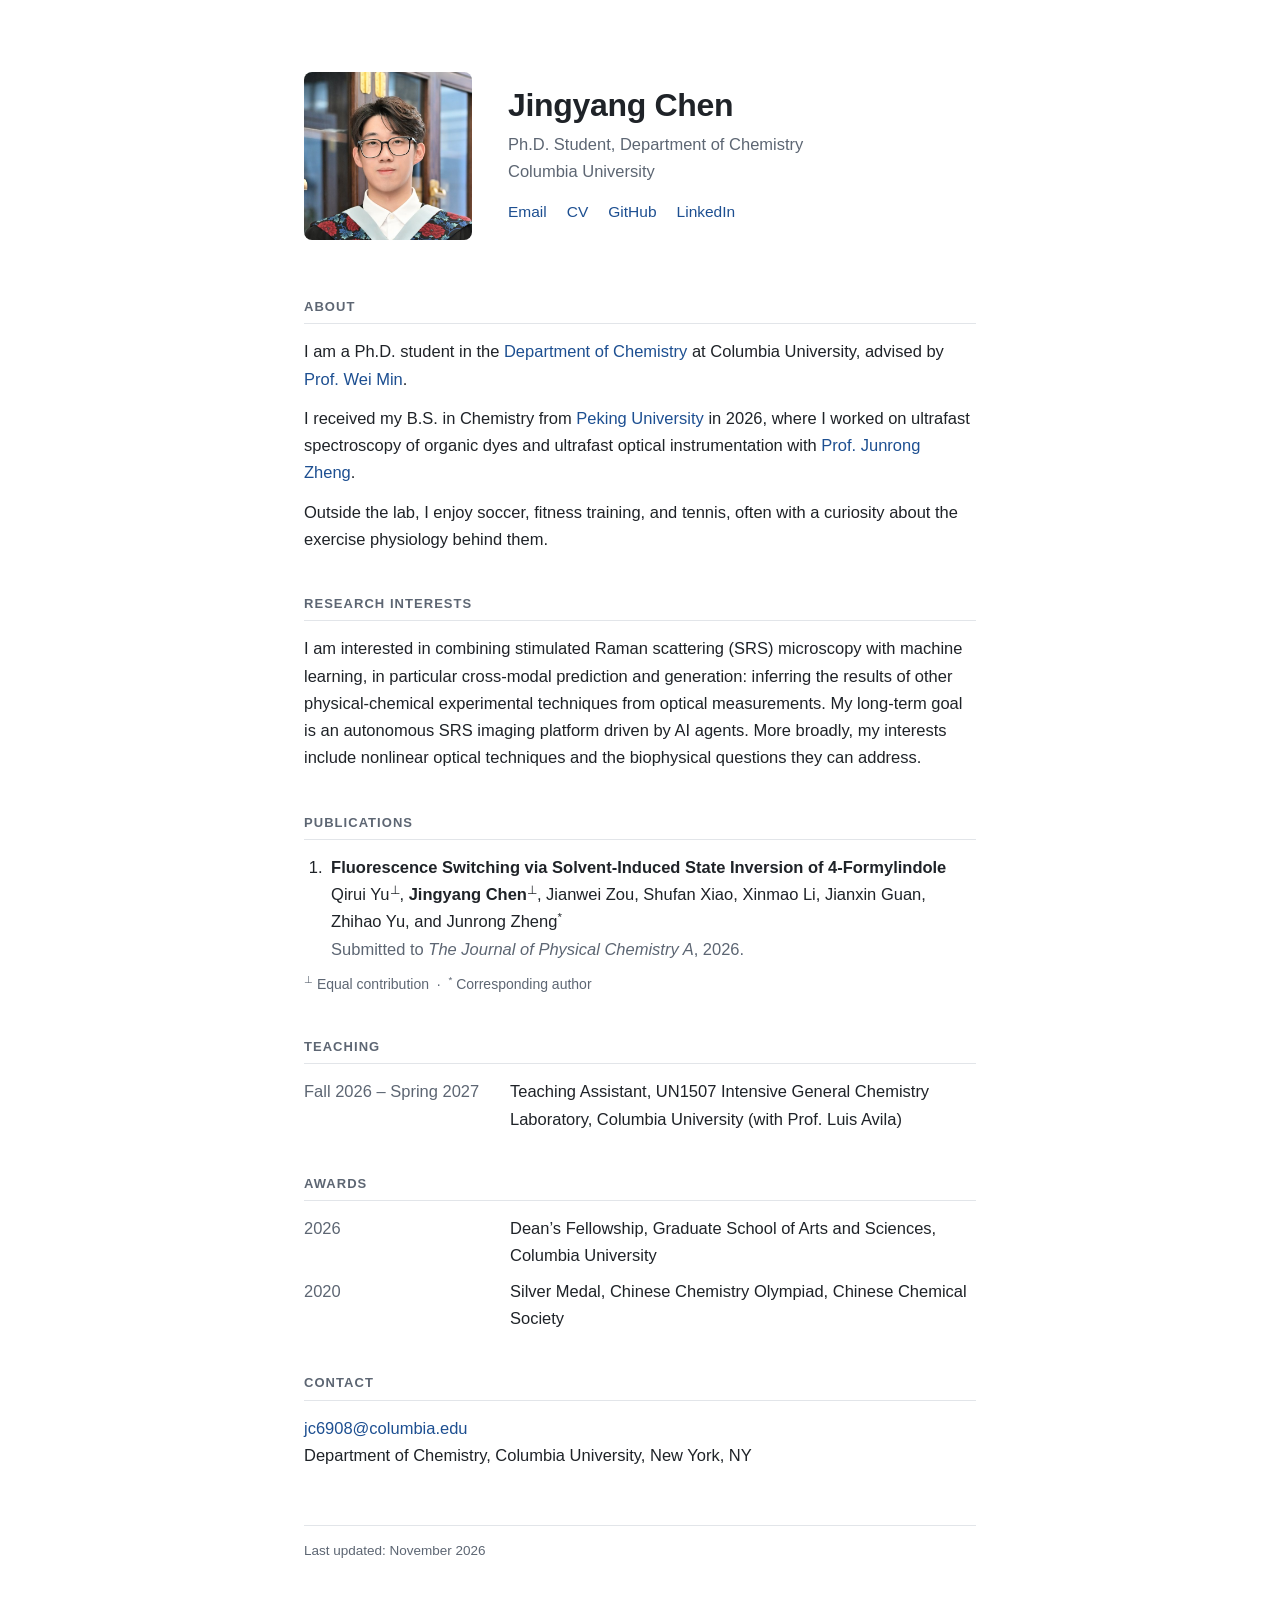
==== commit d2ded759: "Simplify long-term research goal Co-Authored-By: Claude Opus 5.5 <noreply@anthropic.com> Claude-Sess" ====
--- a/index.html
+++ b/index.html
@@ -39,7 +39,7 @@
 
     <section id="research">
       <h2>Research Interests</h2>
-      <p>I am interested in combining stimulated Raman scattering (SRS) microscopy with machine learning, in particular cross-modal prediction and generation: inferring the results of other physical-chemical experimental techniques from optical measurements. My long-term goal is an autonomous SRS imaging platform that interprets its own images and adjusts the optics and sample position without manual intervention, drawing on AI agents and ideas from embodied intelligence. More broadly, my interests include nonlinear optical techniques and the biophysical questions they can address.</p>
+      <p>I am interested in combining stimulated Raman scattering (SRS) microscopy with machine learning, in particular cross-modal prediction and generation: inferring the results of other physical-chemical experimental techniques from optical measurements. My long-term goal is an autonomous SRS imaging platform driven by AI agents. More broadly, my interests include nonlinear optical techniques and the biophysical questions they can address.</p>
     </section>
 
     <section id="publications">
